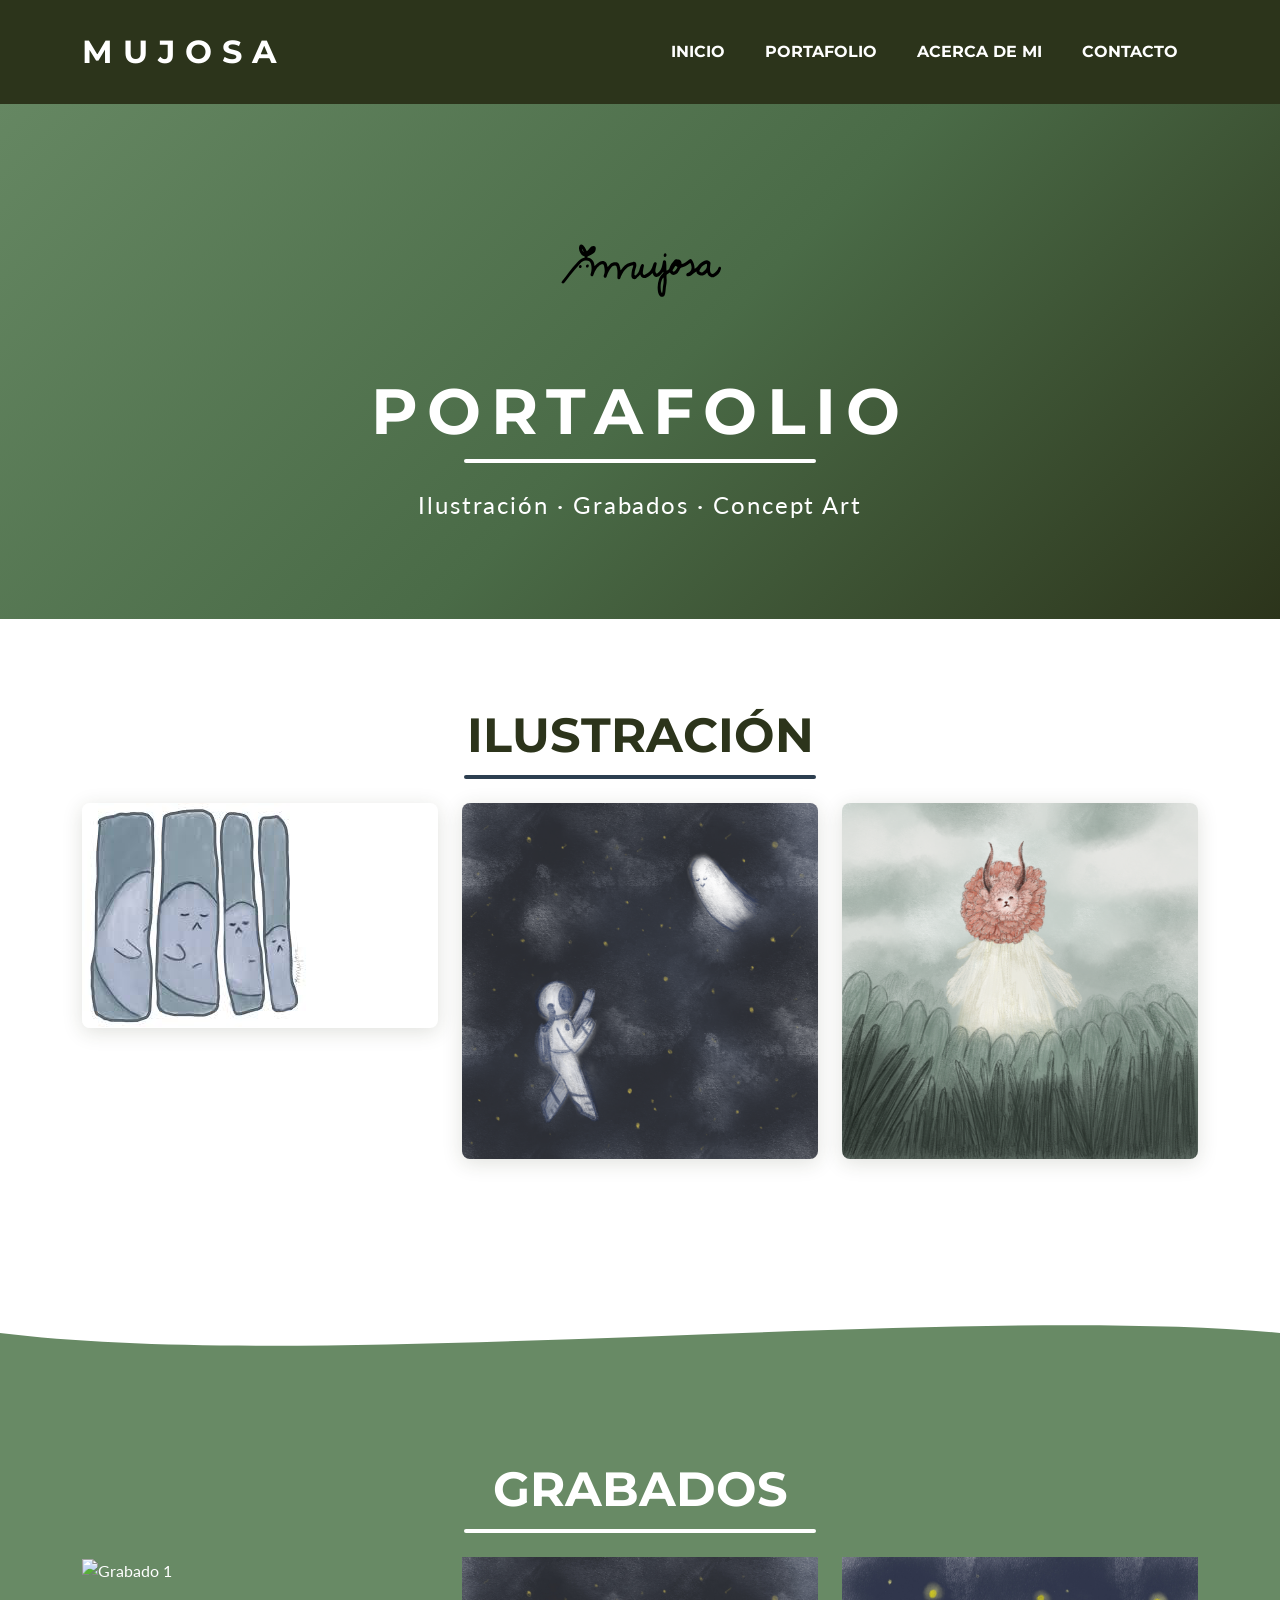
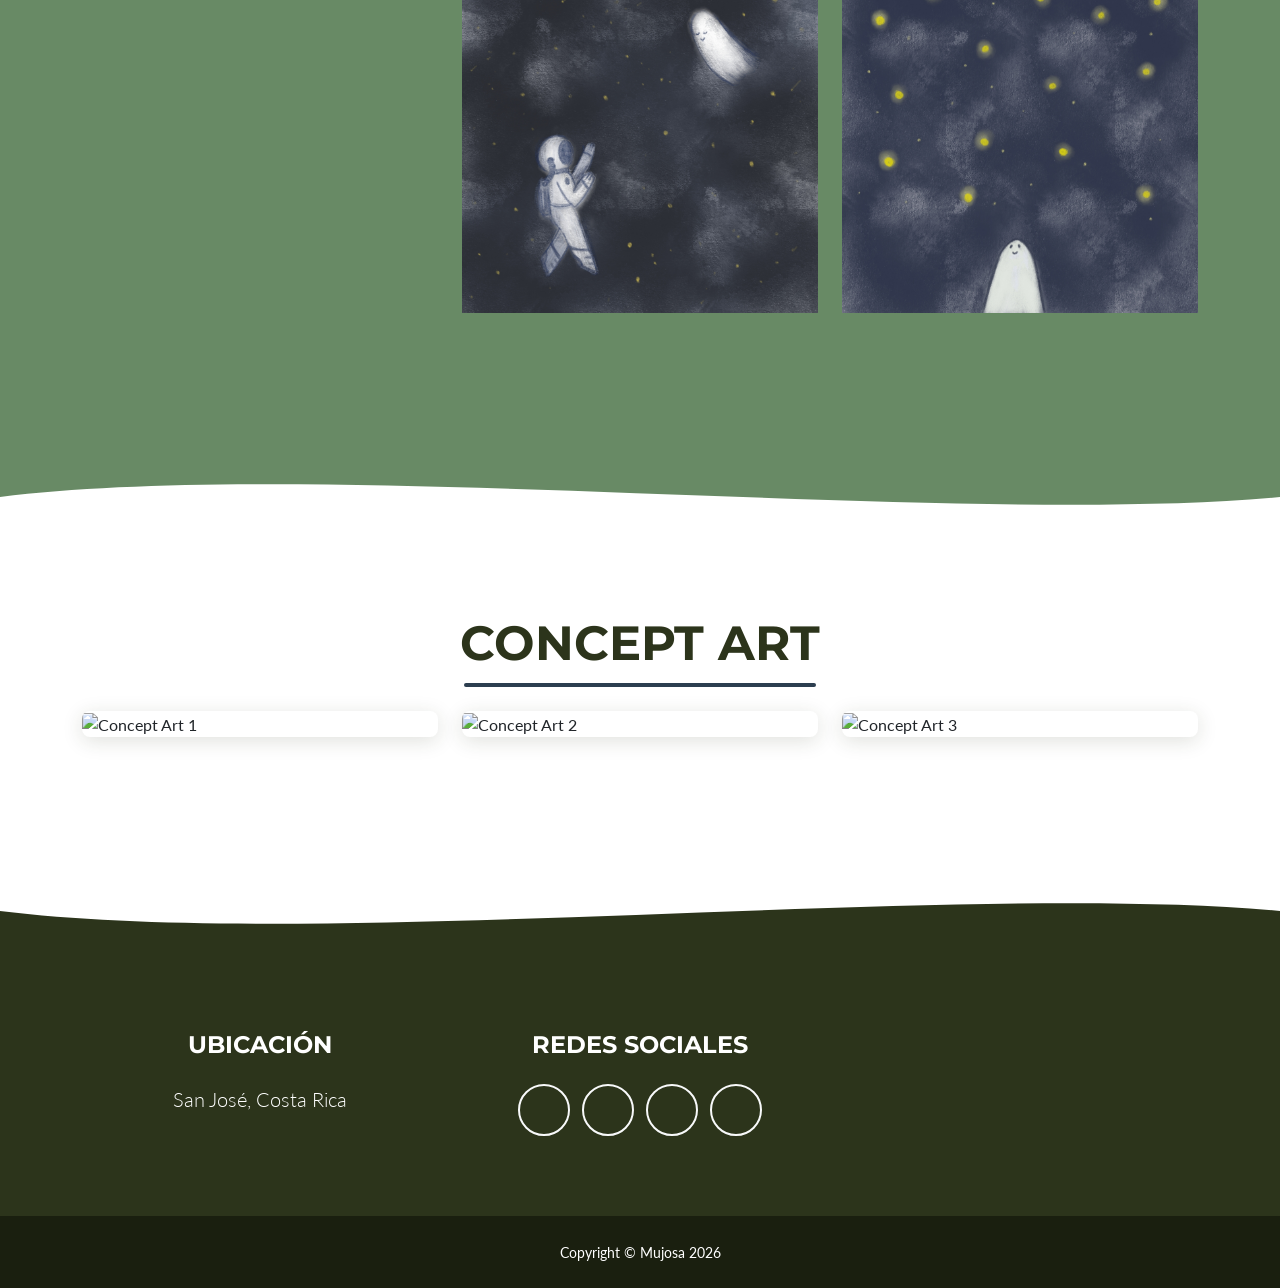
==== portafolio.html @ e487e29f "mejoras visuales, form de contacto funcionando" ====
<!DOCTYPE html>
<html lang="es">
    <head>
        <meta charset="utf-8" />
        <meta name="viewport" content="width=device-width, initial-scale=1, shrink-to-fit=no" />
        <meta name="description" content="" />
        <meta name="author" content="" />
        <title>Portafolio - Mujosa</title>
        <!-- Favicon-->
        <link rel="icon" type="image/x-icon" href="assets/favicon.ico" />
        <!-- Font Awesome icons (free version)-->
        <script src="https://use.fontawesome.com/releases/v6.3.0/js/all.js" crossorigin="anonymous"></script>
        <!-- Google fonts-->
        <link href="https://fonts.googleapis.com/css?family=Montserrat:400,700" rel="stylesheet" type="text/css" />
        <link href="https://fonts.googleapis.com/css?family=Lato:400,700,400italic,700italic" rel="stylesheet" type="text/css" />
        <!-- Core theme CSS (includes Bootstrap)-->
        <link href="css/styles.css" rel="stylesheet" />
    </head>
    <body id="page-top">
        <!-- Navigation-->
        <nav class="navbar navbar-expand-lg bg-secondary text-uppercase fixed-top" id="mainNav">
            <div class="container">
                <div class="jump-container">
                    <span>M</span>
                    <span>U</span>
                    <span>J</span>
                    <span>O</span>
                    <span>S</span>
                    <span>A</span>
                </div>
                <button class="navbar-toggler text-uppercase font-weight-bold bg-primary text-white rounded" type="button" data-bs-toggle="collapse" data-bs-target="#navbarResponsive" aria-controls="navbarResponsive" aria-expanded="false" aria-label="Toggle navigation">
                    Menu
                    <i class="fas fa-bars"></i>
                </button>
                <div class="collapse navbar-collapse" id="navbarResponsive">
                    <ul class="navbar-nav ms-auto">
                        <li class="nav-item mx-0 mx-lg-1"><a class="nav-link py-3 px-0 px-lg-3 rounded" href="index.html">Inicio</a></li>
                        <li class="nav-item mx-0 mx-lg-1"><a class="nav-link py-3 px-0 px-lg-3 rounded" href="portafolio.html">Portafolio</a></li>
                        <li class="nav-item mx-0 mx-lg-1"><a class="nav-link py-3 px-0 px-lg-3 rounded" href="index.html#about">Acerca de mi</a></li>
                        <li class="nav-item mx-0 mx-lg-1"><a class="nav-link py-3 px-0 px-lg-3 rounded" href="index.html#contact">Contacto</a></li>
                    </ul>
                </div>
            </div>
        </nav>
        <!-- Masthead-->
        <header class="masthead bg-primary text-white text-center">
            <div class="container d-flex align-items-center flex-column">
                <!-- Masthead Avatar Image-->
                <img class="masthead-avatar mb-5" src="assets/img/logo.svg" alt="..." />
                <!-- Masthead Heading-->
                <h1 class="masthead-heading text-uppercase mb-0">Portafolio</h1>
                <!-- Icon Divider-->
                <div class="divider-custom divider-light">
                    <div class="divider-custom-line"></div>
                    <div class="divider-custom-icon"><i class="fas fa-star"></i></div>
                    <div class="divider-custom-line"></div>
                </div>
                <!-- Masthead Subheading-->
                <p class="masthead-subheading font-weight-light mb-0">Ilustración · Grabados · Concept Art</p>
            </div>
        </header>

        <!-- Ilustración Section-->
        <section class="page-section portfolio" id="ilustracion">
            <div class="container">
                <h2 class="page-section-heading text-center text-uppercase text-secondary mb-0">Ilustración</h2>
                <div class="divider-custom">
                    <div class="divider-custom-line"></div>
                    <div class="divider-custom-icon"><i class="fas fa-star"></i></div>
                    <div class="divider-custom-line"></div>
                </div>
                <div class="row justify-content-center">
                    <!-- Ilustración Item 1-->
                    <div class="col-md-6 col-lg-4 mb-5">
                        <div class="portfolio-item mx-auto" data-bs-toggle="modal" data-bs-target="#ilustracionModal1">
                            <div class="portfolio-item-caption d-flex align-items-center justify-content-center h-100 w-100">
                                <div class="portfolio-item-caption-content text-center text-white"><i class="fas fa-plus fa-3x"></i></div>
                            </div>
                            <img class="img-fluid" src="assets/img/portfolio/image.png" alt="Ilustración 1" />
                        </div>
                    </div>
                    <!-- Ilustración Item 2-->
                    <div class="col-md-6 col-lg-4 mb-5">
                        <div class="portfolio-item mx-auto" data-bs-toggle="modal" data-bs-target="#ilustracionModal2">
                            <div class="portfolio-item-caption d-flex align-items-center justify-content-center h-100 w-100">
                                <div class="portfolio-item-caption-content text-center text-white"><i class="fas fa-plus fa-3x"></i></div>
                            </div>
                            <img class="img-fluid" src="assets/img/portfolio/img1.png" alt="Ilustración 2" />
                        </div>
                    </div>
                    <!-- Ilustración Item 3-->
                    <div class="col-md-6 col-lg-4 mb-5">
                        <div class="portfolio-item mx-auto" data-bs-toggle="modal" data-bs-target="#ilustracionModal3">
                            <div class="portfolio-item-caption d-flex align-items-center justify-content-center h-100 w-100">
                                <div class="portfolio-item-caption-content text-center text-white"><i class="fas fa-plus fa-3x"></i></div>
                            </div>
                            <img class="img-fluid" src="assets/img/portfolio/img2.png" alt="Ilustración 3" />
                        </div>
                    </div>
                </div>
            </div>
        </section>

        <!-- Wave: blanco → verde -->
        <div class="wave-divider wave-to-primary"></div>
        <!-- Grabados Section-->
        <section class="page-section bg-primary text-white mb-0" id="grabados">
            <div class="container">
                <h2 class="page-section-heading text-center text-uppercase text-white mb-0">Grabados</h2>
                <div class="divider-custom divider-light">
                    <div class="divider-custom-line"></div>
                    <div class="divider-custom-icon"><i class="fas fa-star"></i></div>
                    <div class="divider-custom-line"></div>
                </div>
                <div class="row justify-content-center">
                    <!-- Grabados Item 1-->
                    <div class="col-md-6 col-lg-4 mb-5">
                        <div class="portfolio-item mx-auto" data-bs-toggle="modal" data-bs-target="#grabadosModal1">
                            <div class="portfolio-item-caption d-flex align-items-center justify-content-center h-100 w-100">
                                <div class="portfolio-item-caption-content text-center text-white"><i class="fas fa-plus fa-3x"></i></div>
                            </div>
                            <img class="img-fluid" src="assets/img/portfolio/img3.png" alt="Grabado 1" />
                        </div>
                    </div>
                    <!-- Grabados Item 2-->
                    <div class="col-md-6 col-lg-4 mb-5">
                        <div class="portfolio-item mx-auto" data-bs-toggle="modal" data-bs-target="#grabadosModal2">
                            <div class="portfolio-item-caption d-flex align-items-center justify-content-center h-100 w-100">
                                <div class="portfolio-item-caption-content text-center text-white"><i class="fas fa-plus fa-3x"></i></div>
                            </div>
                            <img class="img-fluid" src="assets/img/portfolio/img4.jpg" alt="Grabado 2" />
                        </div>
                    </div>
                    <!-- Grabados Item 3-->
                    <div class="col-md-6 col-lg-4 mb-5">
                        <div class="portfolio-item mx-auto" data-bs-toggle="modal" data-bs-target="#grabadosModal3">
                            <div class="portfolio-item-caption d-flex align-items-center justify-content-center h-100 w-100">
                                <div class="portfolio-item-caption-content text-center text-white"><i class="fas fa-plus fa-3x"></i></div>
                            </div>
                            <img class="img-fluid" src="assets/img/portfolio/img5.jpg" alt="Grabado 3" />
                        </div>
                    </div>
                </div>
            </div>
        </section>

        <!-- Wave: verde → blanco -->
        <div class="wave-divider wave-from-primary"></div>
        <!-- Concept Art Section-->
        <section class="page-section portfolio" id="concept-art">
            <div class="container">
                <h2 class="page-section-heading text-center text-uppercase text-secondary mb-0">Concept Art</h2>
                <div class="divider-custom">
                    <div class="divider-custom-line"></div>
                    <div class="divider-custom-icon"><i class="fas fa-star"></i></div>
                    <div class="divider-custom-line"></div>
                </div>
                <div class="row justify-content-center">
                    <!-- Concept Art Item 1-->
                    <div class="col-md-6 col-lg-4 mb-5">
                        <div class="portfolio-item mx-auto" data-bs-toggle="modal" data-bs-target="#conceptModal1">
                            <div class="portfolio-item-caption d-flex align-items-center justify-content-center h-100 w-100">
                                <div class="portfolio-item-caption-content text-center text-white"><i class="fas fa-plus fa-3x"></i></div>
                            </div>
                            <img class="img-fluid" src="assets/img/portfolio/cabin.png" alt="Concept Art 1" />
                        </div>
                    </div>
                    <!-- Concept Art Item 2-->
                    <div class="col-md-6 col-lg-4 mb-5">
                        <div class="portfolio-item mx-auto" data-bs-toggle="modal" data-bs-target="#conceptModal2">
                            <div class="portfolio-item-caption d-flex align-items-center justify-content-center h-100 w-100">
                                <div class="portfolio-item-caption-content text-center text-white"><i class="fas fa-plus fa-3x"></i></div>
                            </div>
                            <img class="img-fluid" src="assets/img/portfolio/cake.png" alt="Concept Art 2" />
                        </div>
                    </div>
                    <!-- Concept Art Item 3-->
                    <div class="col-md-6 col-lg-4 mb-5">
                        <div class="portfolio-item mx-auto" data-bs-toggle="modal" data-bs-target="#conceptModal3">
                            <div class="portfolio-item-caption d-flex align-items-center justify-content-center h-100 w-100">
                                <div class="portfolio-item-caption-content text-center text-white"><i class="fas fa-plus fa-3x"></i></div>
                            </div>
                            <img class="img-fluid" src="assets/img/portfolio/circus.png" alt="Concept Art 3" />
                        </div>
                    </div>
                </div>
            </div>
        </section>

        <!-- Wave: blanco → footer oscuro -->
        <div class="wave-divider wave-to-footer"></div>
        <!-- Footer-->
        <footer class="footer text-center">
            <div class="container">
                <div class="row">
                    <!-- Footer Location-->
                    <div class="col-lg-4 mb-5 mb-lg-0">
                        <h4 class="text-uppercase mb-4">Ubicación</h4>
                        <p class="lead mb-0">San José, Costa Rica</p>
                    </div>
                    <!-- Footer Social Icons-->
                    <div class="col-lg-4 mb-5 mb-lg-0">
                        <h4 class="text-uppercase mb-4">Redes Sociales</h4>
                        <a class="btn btn-outline-light btn-social mx-1" href="#!"><i class="fab fa-fw fa-facebook-f"></i></a>
                        <a class="btn btn-outline-light btn-social mx-1" href="#!"><i class="fab fa-fw fa-twitter"></i></a>
                        <a class="btn btn-outline-light btn-social mx-1" href="#!"><i class="fab fa-fw fa-linkedin-in"></i></a>
                        <a class="btn btn-outline-light btn-social mx-1" href="#!"><i class="fab fa-fw fa-dribbble"></i></a>
                    </div>
                </div>
            </div>
        </footer>
        <!-- Copyright Section-->
        <div class="copyright py-4 text-center text-white">
            <div class="container"><small>Copyright &copy; Mujosa <span id="year"></span></small></div>
            <script>document.getElementById('year').textContent = new Date().getFullYear();</script>
        </div>

        <!-- Ilustración Modals-->
        <!-- Ilustración Modal 1-->
        <div class="portfolio-modal modal fade" id="ilustracionModal1" tabindex="-1" aria-labelledby="ilustracionModal1" aria-hidden="true">
            <div class="modal-dialog modal-xl">
                <div class="modal-content">
                    <div class="modal-header border-0"><button class="btn-close" type="button" data-bs-dismiss="modal" aria-label="Close"></button></div>
                    <div class="modal-body text-center pb-5">
                        <div class="container">
                            <div class="row justify-content-center">
                                <div class="col-lg-8">
                                    <h2 class="portfolio-modal-title text-secondary text-uppercase mb-0">Ilustración 1</h2>
                                    <div class="divider-custom">
                                        <div class="divider-custom-line"></div>
                                        <div class="divider-custom-icon"><i class="fas fa-star"></i></div>
                                        <div class="divider-custom-line"></div>
                                    </div>
                                    <img class="img-fluid rounded mb-5" src="assets/img/portfolio/image.png" alt="Ilustración 1" />
                                    <p class="mb-4">Descripción de la ilustración.</p>
                                    <button class="btn btn-primary" data-bs-dismiss="modal">
                                        <i class="fas fa-xmark fa-fw"></i>
                                        Cerrar
                                    </button>
                                </div>
                            </div>
                        </div>
                    </div>
                </div>
            </div>
        </div>
        <!-- Ilustración Modal 2-->
        <div class="portfolio-modal modal fade" id="ilustracionModal2" tabindex="-1" aria-labelledby="ilustracionModal2" aria-hidden="true">
            <div class="modal-dialog modal-xl">
                <div class="modal-content">
                    <div class="modal-header border-0"><button class="btn-close" type="button" data-bs-dismiss="modal" aria-label="Close"></button></div>
                    <div class="modal-body text-center pb-5">
                        <div class="container">
                            <div class="row justify-content-center">
                                <div class="col-lg-8">
                                    <h2 class="portfolio-modal-title text-secondary text-uppercase mb-0">Ilustración 2</h2>
                                    <div class="divider-custom">
                                        <div class="divider-custom-line"></div>
                                        <div class="divider-custom-icon"><i class="fas fa-star"></i></div>
                                        <div class="divider-custom-line"></div>
                                    </div>
                                    <img class="img-fluid rounded mb-5" src="assets/img/portfolio/img1.png" alt="Ilustración 2" />
                                    <p class="mb-4">Descripción de la ilustración.</p>
                                    <button class="btn btn-primary" data-bs-dismiss="modal">
                                        <i class="fas fa-xmark fa-fw"></i>
                                        Cerrar
                                    </button>
                                </div>
                            </div>
                        </div>
                    </div>
                </div>
            </div>
        </div>
        <!-- Ilustración Modal 3-->
        <div class="portfolio-modal modal fade" id="ilustracionModal3" tabindex="-1" aria-labelledby="ilustracionModal3" aria-hidden="true">
            <div class="modal-dialog modal-xl">
                <div class="modal-content">
                    <div class="modal-header border-0"><button class="btn-close" type="button" data-bs-dismiss="modal" aria-label="Close"></button></div>
                    <div class="modal-body text-center pb-5">
                        <div class="container">
                            <div class="row justify-content-center">
                                <div class="col-lg-8">
                                    <h2 class="portfolio-modal-title text-secondary text-uppercase mb-0">Ilustración 3</h2>
                                    <div class="divider-custom">
                                        <div class="divider-custom-line"></div>
                                        <div class="divider-custom-icon"><i class="fas fa-star"></i></div>
                                        <div class="divider-custom-line"></div>
                                    </div>
                                    <img class="img-fluid rounded mb-5" src="assets/img/portfolio/img2.png" alt="Ilustración 3" />
                                    <p class="mb-4">Descripción de la ilustración.</p>
                                    <button class="btn btn-primary" data-bs-dismiss="modal">
                                        <i class="fas fa-xmark fa-fw"></i>
                                        Cerrar
                                    </button>
                                </div>
                            </div>
                        </div>
                    </div>
                </div>
            </div>
        </div>

        <!-- Grabados Modals-->
        <!-- Grabados Modal 1-->
        <div class="portfolio-modal modal fade" id="grabadosModal1" tabindex="-1" aria-labelledby="grabadosModal1" aria-hidden="true">
            <div class="modal-dialog modal-xl">
                <div class="modal-content">
                    <div class="modal-header border-0"><button class="btn-close" type="button" data-bs-dismiss="modal" aria-label="Close"></button></div>
                    <div class="modal-body text-center pb-5">
                        <div class="container">
                            <div class="row justify-content-center">
                                <div class="col-lg-8">
                                    <h2 class="portfolio-modal-title text-secondary text-uppercase mb-0">Grabado 1</h2>
                                    <div class="divider-custom">
                                        <div class="divider-custom-line"></div>
                                        <div class="divider-custom-icon"><i class="fas fa-star"></i></div>
                                        <div class="divider-custom-line"></div>
                                    </div>
                                    <img class="img-fluid rounded mb-5" src="assets/img/portfolio/img3.png" alt="Grabado 1" />
                                    <p class="mb-4">Descripción del grabado.</p>
                                    <button class="btn btn-primary" data-bs-dismiss="modal">
                                        <i class="fas fa-xmark fa-fw"></i>
                                        Cerrar
                                    </button>
                                </div>
                            </div>
                        </div>
                    </div>
                </div>
            </div>
        </div>
        <!-- Grabados Modal 2-->
        <div class="portfolio-modal modal fade" id="grabadosModal2" tabindex="-1" aria-labelledby="grabadosModal2" aria-hidden="true">
            <div class="modal-dialog modal-xl">
                <div class="modal-content">
                    <div class="modal-header border-0"><button class="btn-close" type="button" data-bs-dismiss="modal" aria-label="Close"></button></div>
                    <div class="modal-body text-center pb-5">
                        <div class="container">
                            <div class="row justify-content-center">
                                <div class="col-lg-8">
                                    <h2 class="portfolio-modal-title text-secondary text-uppercase mb-0">Grabado 2</h2>
                                    <div class="divider-custom">
                                        <div class="divider-custom-line"></div>
                                        <div class="divider-custom-icon"><i class="fas fa-star"></i></div>
                                        <div class="divider-custom-line"></div>
                                    </div>
                                    <img class="img-fluid rounded mb-5" src="assets/img/portfolio/img4.jpg" alt="Grabado 2" />
                                    <p class="mb-4">Descripción del grabado.</p>
                                    <button class="btn btn-primary" data-bs-dismiss="modal">
                                        <i class="fas fa-xmark fa-fw"></i>
                                        Cerrar
                                    </button>
                                </div>
                            </div>
                        </div>
                    </div>
                </div>
            </div>
        </div>
        <!-- Grabados Modal 3-->
        <div class="portfolio-modal modal fade" id="grabadosModal3" tabindex="-1" aria-labelledby="grabadosModal3" aria-hidden="true">
            <div class="modal-dialog modal-xl">
                <div class="modal-content">
                    <div class="modal-header border-0"><button class="btn-close" type="button" data-bs-dismiss="modal" aria-label="Close"></button></div>
                    <div class="modal-body text-center pb-5">
                        <div class="container">
                            <div class="row justify-content-center">
                                <div class="col-lg-8">
                                    <h2 class="portfolio-modal-title text-secondary text-uppercase mb-0">Grabado 3</h2>
                                    <div class="divider-custom">
                                        <div class="divider-custom-line"></div>
                                        <div class="divider-custom-icon"><i class="fas fa-star"></i></div>
                                        <div class="divider-custom-line"></div>
                                    </div>
                                    <img class="img-fluid rounded mb-5" src="assets/img/portfolio/img5.jpg" alt="Grabado 3" />
                                    <p class="mb-4">Descripción del grabado.</p>
                                    <button class="btn btn-primary" data-bs-dismiss="modal">
                                        <i class="fas fa-xmark fa-fw"></i>
                                        Cerrar
                                    </button>
                                </div>
                            </div>
                        </div>
                    </div>
                </div>
            </div>
        </div>

        <!-- Concept Art Modals-->
        <!-- Concept Art Modal 1-->
        <div class="portfolio-modal modal fade" id="conceptModal1" tabindex="-1" aria-labelledby="conceptModal1" aria-hidden="true">
            <div class="modal-dialog modal-xl">
                <div class="modal-content">
                    <div class="modal-header border-0"><button class="btn-close" type="button" data-bs-dismiss="modal" aria-label="Close"></button></div>
                    <div class="modal-body text-center pb-5">
                        <div class="container">
                            <div class="row justify-content-center">
                                <div class="col-lg-8">
                                    <h2 class="portfolio-modal-title text-secondary text-uppercase mb-0">Concept Art 1</h2>
                                    <div class="divider-custom">
                                        <div class="divider-custom-line"></div>
                                        <div class="divider-custom-icon"><i class="fas fa-star"></i></div>
                                        <div class="divider-custom-line"></div>
                                    </div>
                                    <img class="img-fluid rounded mb-5" src="assets/img/portfolio/cabin.png" alt="Concept Art 1" />
                                    <p class="mb-4">Descripción del concept art.</p>
                                    <button class="btn btn-primary" data-bs-dismiss="modal">
                                        <i class="fas fa-xmark fa-fw"></i>
                                        Cerrar
                                    </button>
                                </div>
                            </div>
                        </div>
                    </div>
                </div>
            </div>
        </div>
        <!-- Concept Art Modal 2-->
        <div class="portfolio-modal modal fade" id="conceptModal2" tabindex="-1" aria-labelledby="conceptModal2" aria-hidden="true">
            <div class="modal-dialog modal-xl">
                <div class="modal-content">
                    <div class="modal-header border-0"><button class="btn-close" type="button" data-bs-dismiss="modal" aria-label="Close"></button></div>
                    <div class="modal-body text-center pb-5">
                        <div class="container">
                            <div class="row justify-content-center">
                                <div class="col-lg-8">
                                    <h2 class="portfolio-modal-title text-secondary text-uppercase mb-0">Concept Art 2</h2>
                                    <div class="divider-custom">
                                        <div class="divider-custom-line"></div>
                                        <div class="divider-custom-icon"><i class="fas fa-star"></i></div>
                                        <div class="divider-custom-line"></div>
                                    </div>
                                    <img class="img-fluid rounded mb-5" src="assets/img/portfolio/cake.png" alt="Concept Art 2" />
                                    <p class="mb-4">Descripción del concept art.</p>
                                    <button class="btn btn-primary" data-bs-dismiss="modal">
                                        <i class="fas fa-xmark fa-fw"></i>
                                        Cerrar
                                    </button>
                                </div>
                            </div>
                        </div>
                    </div>
                </div>
            </div>
        </div>
        <!-- Concept Art Modal 3-->
        <div class="portfolio-modal modal fade" id="conceptModal3" tabindex="-1" aria-labelledby="conceptModal3" aria-hidden="true">
            <div class="modal-dialog modal-xl">
                <div class="modal-content">
                    <div class="modal-header border-0"><button class="btn-close" type="button" data-bs-dismiss="modal" aria-label="Close"></button></div>
                    <div class="modal-body text-center pb-5">
                        <div class="container">
                            <div class="row justify-content-center">
                                <div class="col-lg-8">
                                    <h2 class="portfolio-modal-title text-secondary text-uppercase mb-0">Concept Art 3</h2>
                                    <div class="divider-custom">
                                        <div class="divider-custom-line"></div>
                                        <div class="divider-custom-icon"><i class="fas fa-star"></i></div>
                                        <div class="divider-custom-line"></div>
                                    </div>
                                    <img class="img-fluid rounded mb-5" src="assets/img/portfolio/circus.png" alt="Concept Art 3" />
                                    <p class="mb-4">Descripción del concept art.</p>
                                    <button class="btn btn-primary" data-bs-dismiss="modal">
                                        <i class="fas fa-xmark fa-fw"></i>
                                        Cerrar
                                    </button>
                                </div>
                            </div>
                        </div>
                    </div>
                </div>
            </div>
        </div>

        <!-- Bootstrap core JS-->
        <script src="https://cdn.jsdelivr.net/npm/bootstrap@5.2.3/dist/js/bootstrap.bundle.min.js"></script>
        <!-- Core theme JS-->
        <script src="js/scripts.js"></script>
    </body>
</html>
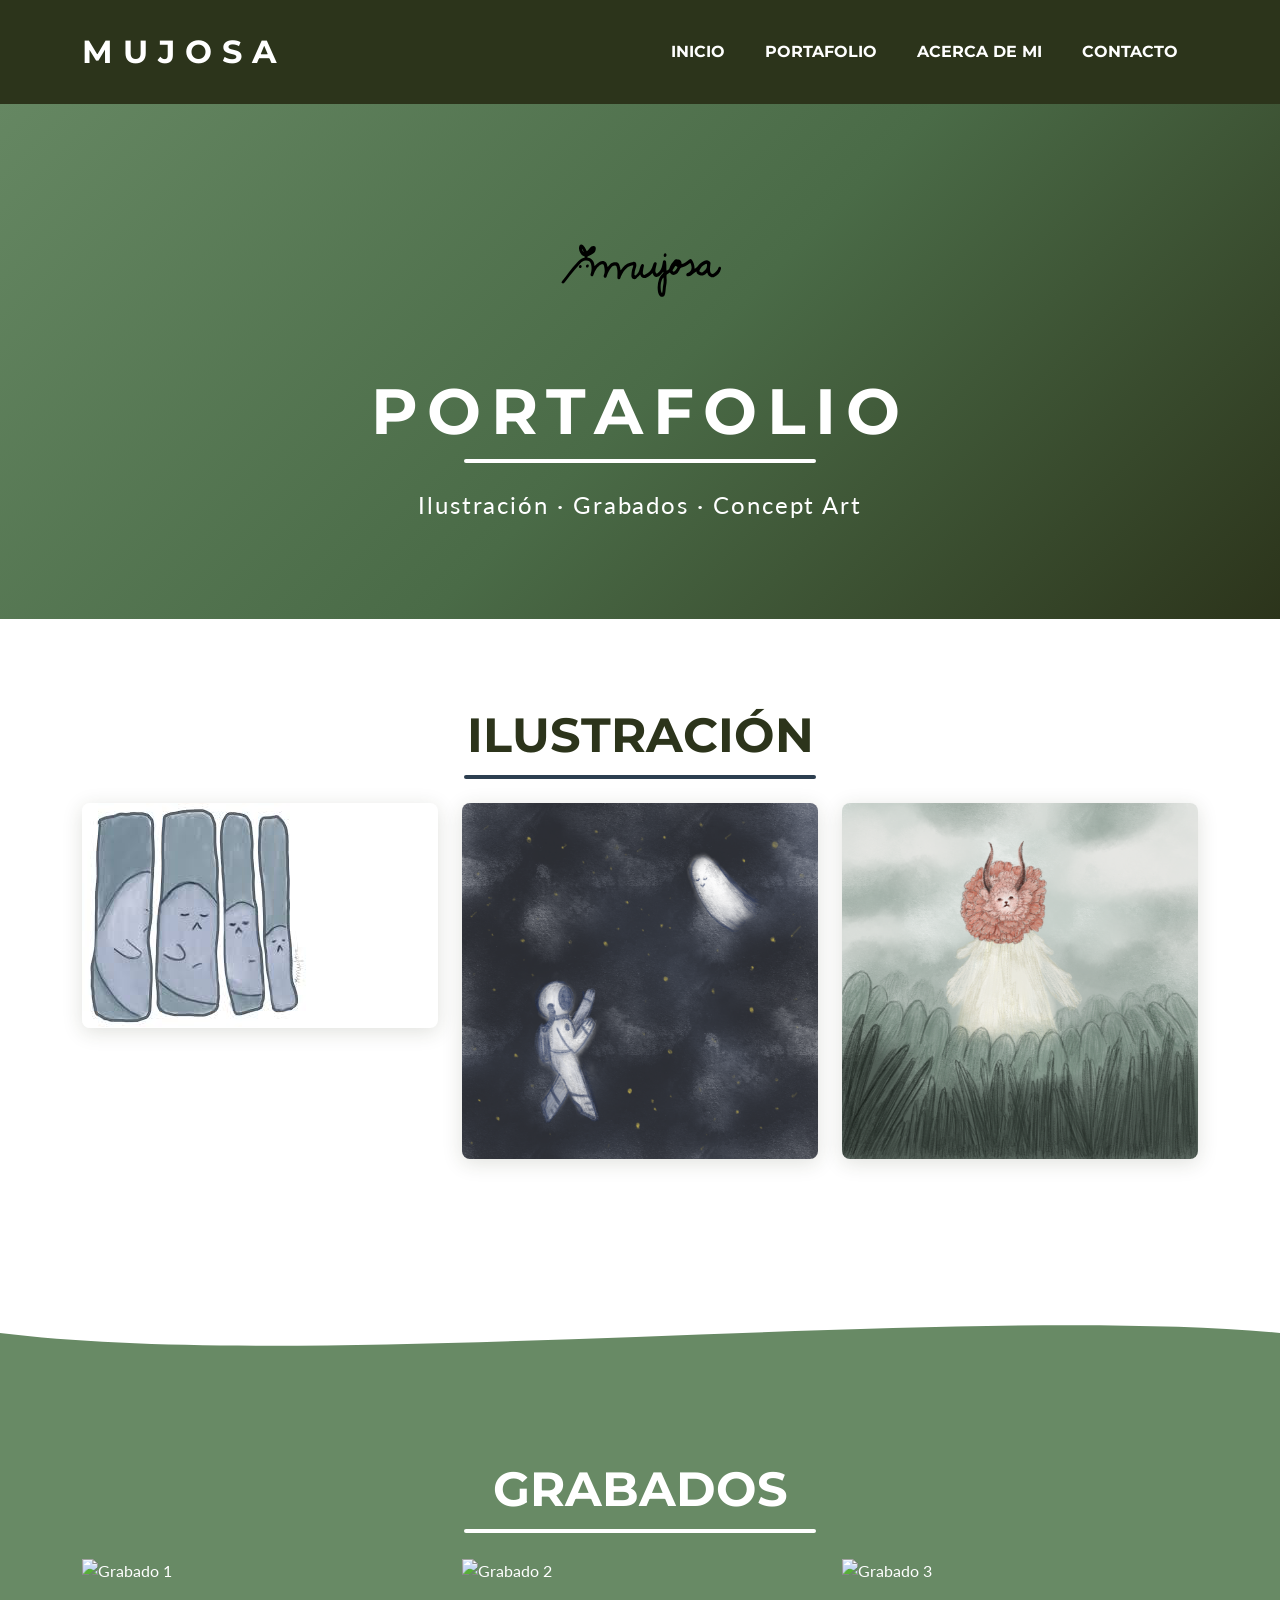
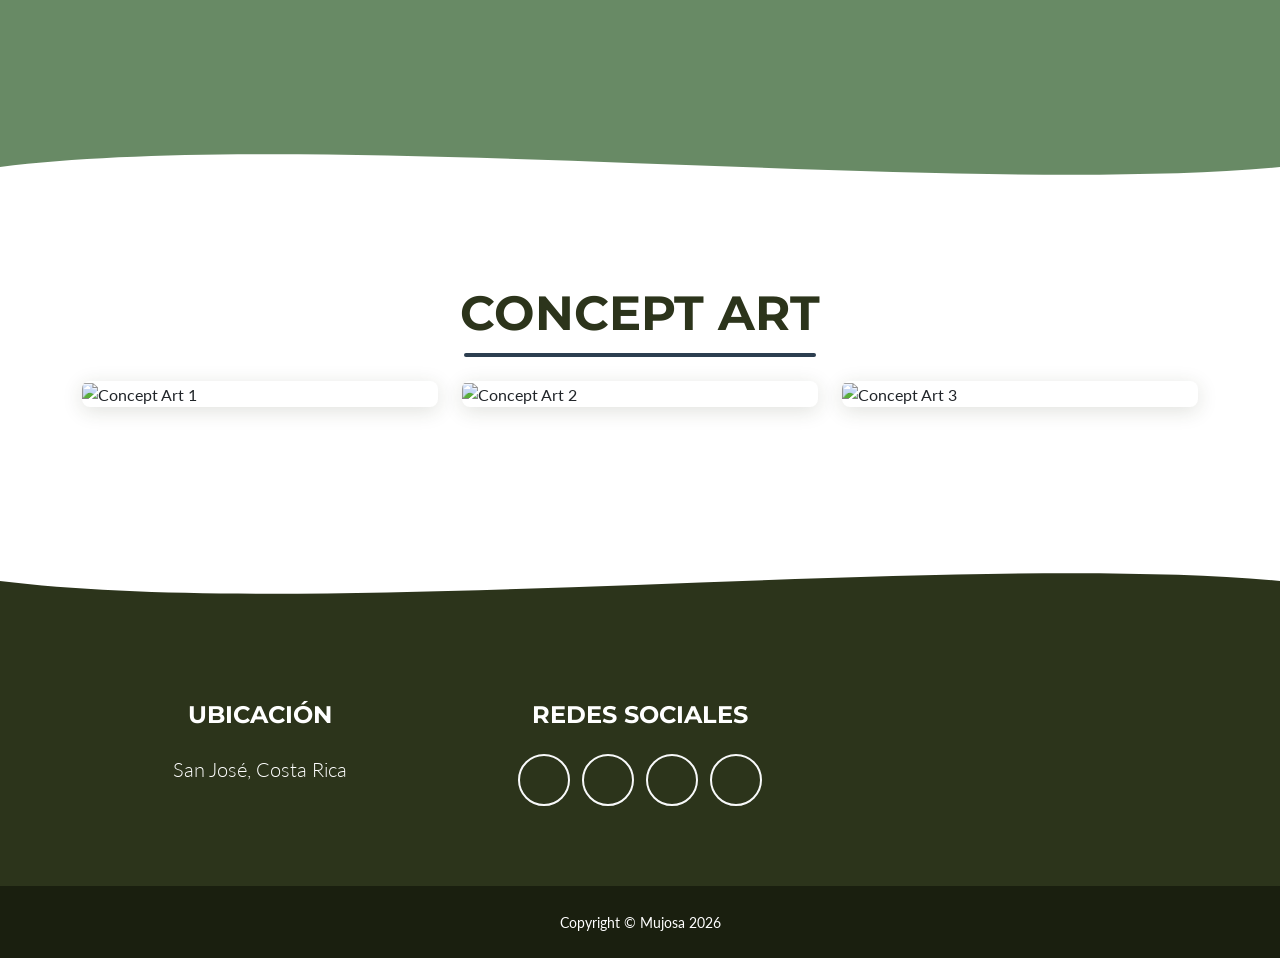
==== commit 0ba78a29: "grabados" ====
--- a/portafolio.html
+++ b/portafolio.html
@@ -119,7 +119,7 @@
                             <div class="portfolio-item-caption d-flex align-items-center justify-content-center h-100 w-100">
                                 <div class="portfolio-item-caption-content text-center text-white"><i class="fas fa-plus fa-3x"></i></div>
                             </div>
-                            <img class="img-fluid" src="assets/img/portfolio/img3.png" alt="Grabado 1" />
+                            <img class="img-fluid" src="assets/img/portfolio/grabado1.png" alt="Grabado 1" />
                         </div>
                     </div>
                     <!-- Grabados Item 2-->
@@ -128,7 +128,7 @@
                             <div class="portfolio-item-caption d-flex align-items-center justify-content-center h-100 w-100">
                                 <div class="portfolio-item-caption-content text-center text-white"><i class="fas fa-plus fa-3x"></i></div>
                             </div>
-                            <img class="img-fluid" src="assets/img/portfolio/img4.jpg" alt="Grabado 2" />
+                            <img class="img-fluid" src="assets/img/portfolio/grabado2.png" alt="Grabado 2" />
                         </div>
                     </div>
                     <!-- Grabados Item 3-->
@@ -137,7 +137,7 @@
                             <div class="portfolio-item-caption d-flex align-items-center justify-content-center h-100 w-100">
                                 <div class="portfolio-item-caption-content text-center text-white"><i class="fas fa-plus fa-3x"></i></div>
                             </div>
-                            <img class="img-fluid" src="assets/img/portfolio/img5.jpg" alt="Grabado 3" />
+                            <img class="img-fluid" src="assets/img/portfolio/grabado3.png" alt="Grabado 3" />
                         </div>
                     </div>
                 </div>
